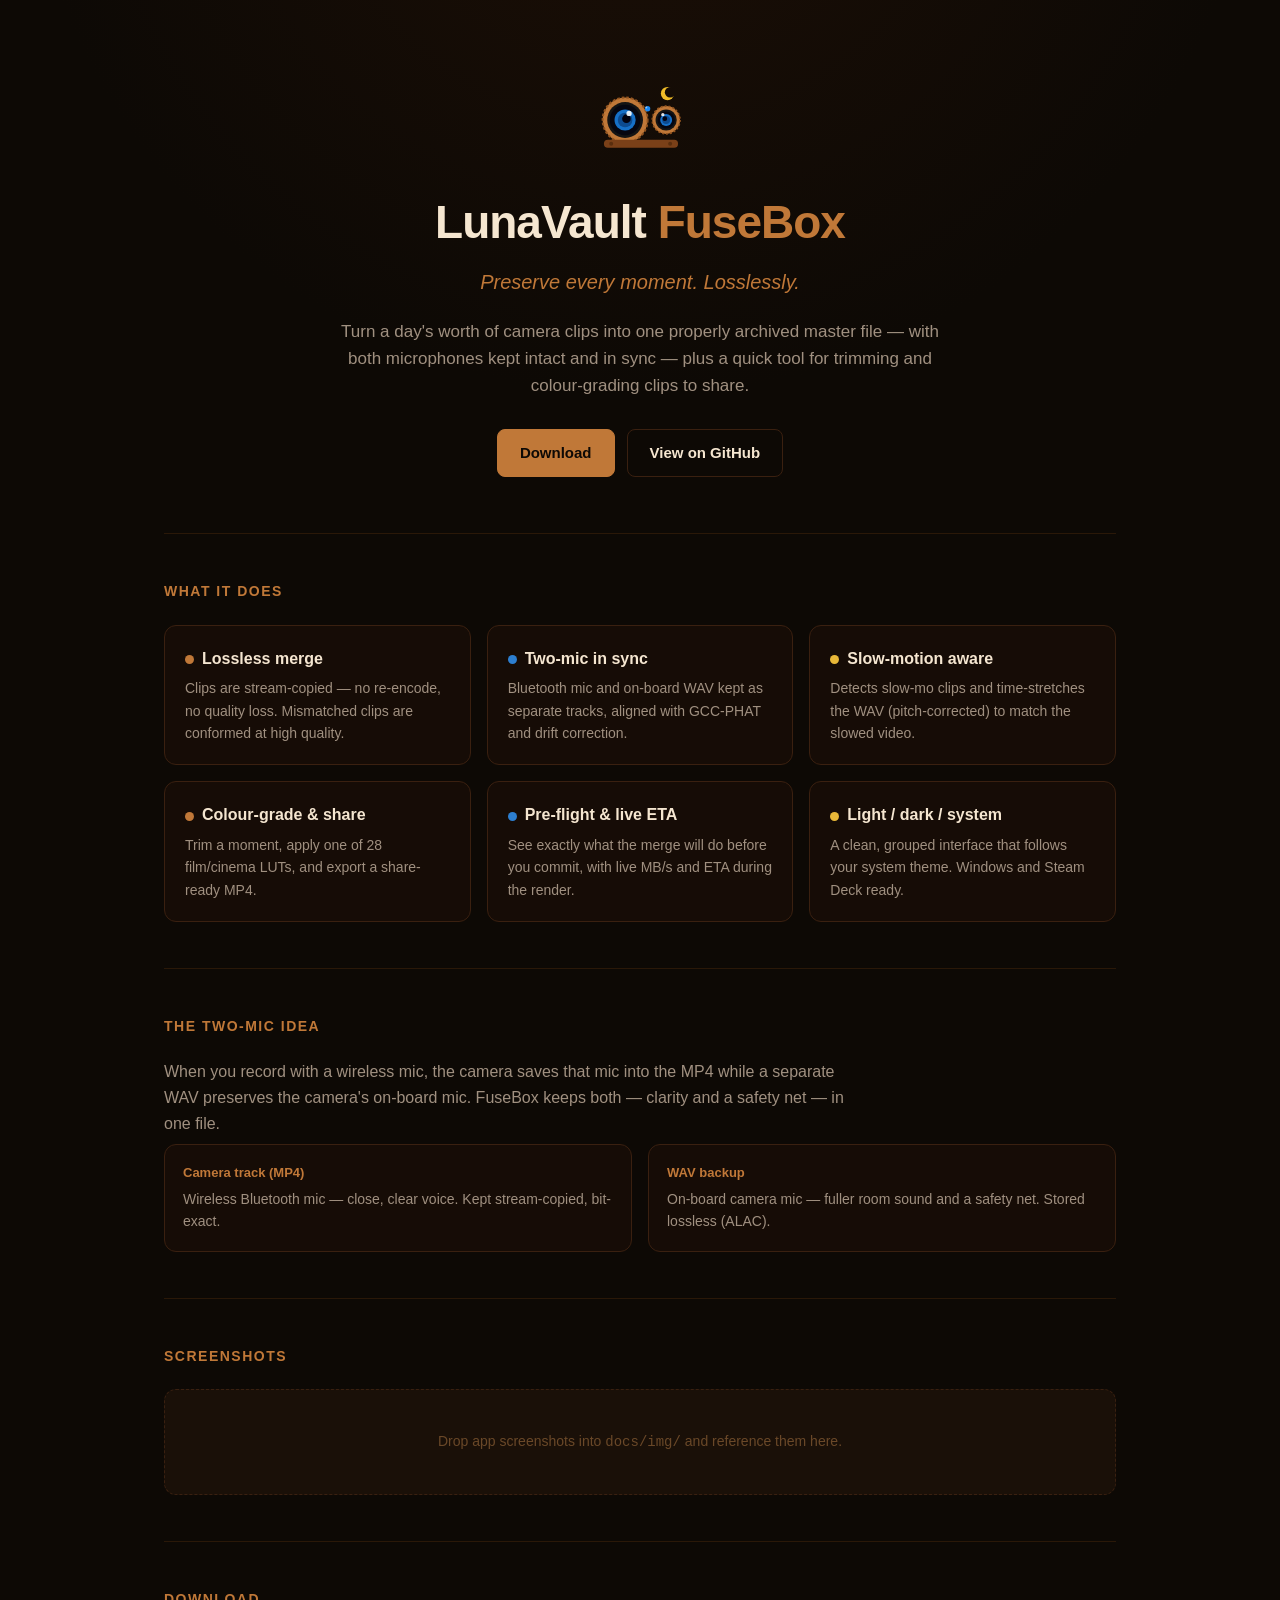
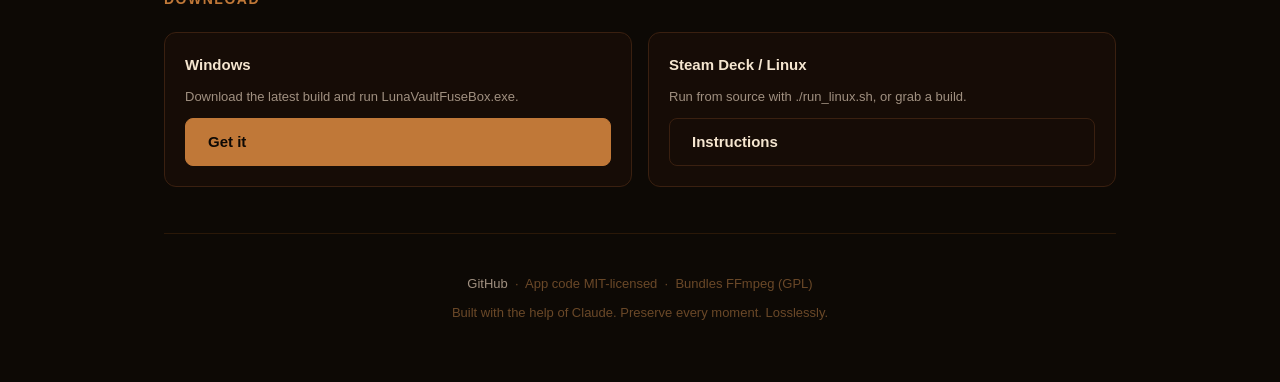
==== docs/index.html @ e0c55b44 "Add README and GitHub Pages landing page Repo front-page README with features, platforms, build/run," ====
<!DOCTYPE html>
<html lang="en">
<head>
<meta charset="UTF-8">
<meta name="viewport" content="width=device-width, initial-scale=1.0">
<title>LunaVault FuseBox — Preserve every moment. Losslessly.</title>
<meta name="description" content="Merge a day's camera clips into one lossless master with both microphones kept in sync. Plus quick colour-graded clip sharing.">
<style>
  :root{
    --bg:#0D0905; --surface:#160C06; --surface2:#1A1008; --border:#3A2010;
    --accent:#C07838; --accent-hi:#E09040; --gold:#E8B838; --blue:#2D7FD0;
    --text:#F5E6D0; --muted:#A09080; --dim:#6A4828;
  }
  *{box-sizing:border-box;margin:0;padding:0}
  body{background:var(--bg);color:var(--text);
    font-family:-apple-system,'Segoe UI',Roboto,Arial,sans-serif;line-height:1.6;
    background-image:radial-gradient(ellipse 80% 50% at 50% -10%, #1C0F06 0%, #0D0905 60%);}
  a{color:var(--accent);text-decoration:none}
  a:hover{color:var(--accent-hi)}
  .wrap{max-width:1000px;margin:0 auto;padding:0 24px}
  .btn{display:inline-flex;align-items:center;gap:8px;background:var(--accent);
    color:#0D0905;font-weight:600;padding:11px 22px;border-radius:8px;font-size:15px;
    border:1px solid var(--accent)}
  .btn:hover{background:var(--accent-hi);color:#0D0905}
  .btn.ghost{background:transparent;color:var(--text);border:1px solid var(--border)}
  .btn.ghost:hover{border-color:var(--accent);color:var(--accent)}

  header{text-align:center;padding:72px 0 56px}
  .owl{width:96px;height:96px;margin:0 auto 18px;display:block}
  h1{font-size:46px;font-weight:700;letter-spacing:-1px}
  h1 .fuse{color:var(--accent)}
  .tag{font-size:20px;font-style:italic;color:var(--accent);margin-top:6px}
  .blurb{max-width:620px;margin:20px auto 30px;color:var(--muted);font-size:17px}
  .cta{display:flex;gap:12px;justify-content:center;flex-wrap:wrap}

  section{padding:46px 0;border-top:1px solid #2A1808}
  h2{font-size:14px;letter-spacing:1.5px;color:var(--accent);text-transform:uppercase;
    margin-bottom:22px;font-weight:700}
  .grid{display:grid;grid-template-columns:repeat(auto-fit,minmax(260px,1fr));gap:16px}
  .card{background:var(--surface);border:1px solid var(--border);border-radius:12px;padding:20px}
  .card h3{font-size:16px;margin-bottom:6px}
  .card p{color:var(--muted);font-size:14px}
  .dot{display:inline-block;width:9px;height:9px;border-radius:50%;margin-right:8px;
    vertical-align:middle}

  .twomic{display:grid;grid-template-columns:1fr 1fr;gap:16px;margin-top:8px}
  .mic{background:var(--surface);border:1px solid var(--border);border-radius:12px;padding:18px}
  .mic .k{font-size:13px;color:var(--accent);font-weight:600}
  .mic p{color:var(--muted);font-size:14px;margin-top:4px}

  .shot{background:var(--surface2);border:1px dashed var(--border);border-radius:12px;
    padding:40px;text-align:center;color:var(--dim);font-size:14px}

  .dl{display:grid;grid-template-columns:repeat(auto-fit,minmax(220px,1fr));gap:16px}
  .dl .card{display:flex;flex-direction:column;gap:10px}
  .dl .plat{font-size:15px;font-weight:600}
  .dl .note{color:var(--muted);font-size:13px}

  footer{padding:40px 0 60px;text-align:center;color:var(--dim);font-size:13px;
    border-top:1px solid #2A1808}
  footer a{color:var(--muted)}
  @media(max-width:640px){h1{font-size:34px}.twomic{grid-template-columns:1fr}}
</style>
</head>
<body>
<div class="wrap">

  <header>
    <svg class="owl" viewBox="0 0 145 100" xmlns="http://www.w3.org/2000/svg" aria-label="LunaVault FuseBox">
      <defs><mask id="m"><rect width="145" height="100" fill="#fff"/><circle cx="118" cy="8" r="8" fill="#000"/></mask></defs>
      <circle cx="114" cy="10" r="10" fill="#F0BC28" mask="url(#m)"/>
      <circle cx="50" cy="50" r="34" fill="#C07838"/><circle cx="50" cy="50" r="34" fill="none" stroke="#925420" stroke-width="3" stroke-dasharray="4 3"/>
      <circle cx="50" cy="50" r="27" fill="#141414"/><circle cx="50" cy="50" r="23" fill="#060610"/><circle cx="50" cy="50" r="16" fill="#1670C8"/><circle cx="50" cy="50" r="11" fill="#0C4A90"/>
      <circle cx="52" cy="48" r="6.5" fill="#020210"/><circle cx="56" cy="40" r="4" fill="#fff" fill-opacity=".88"/>
      <circle cx="112" cy="50" r="21" fill="#C07838"/><circle cx="112" cy="50" r="21" fill="none" stroke="#925420" stroke-width="2.5" stroke-dasharray="3 3"/>
      <circle cx="112" cy="50" r="16" fill="#141414"/><circle cx="112" cy="50" r="13" fill="#060610"/><circle cx="112" cy="50" r="9" fill="#1670C8"/><circle cx="112" cy="50" r="6" fill="#0C4A90"/>
      <circle cx="110" cy="48" r="3.5" fill="#020210"/><circle cx="107" cy="42" r="2.5" fill="#fff" fill-opacity=".88"/>
      <circle cx="84" cy="33" r="4" fill="#1888F4"/><circle cx="82" cy="31" r="1.5" fill="#fff" fill-opacity=".55"/>
      <rect x="18" y="80" width="112" height="12" rx="6" fill="#7A4018"/><circle cx="29" cy="86" r="3" fill="#5A2E0E"/><circle cx="118" cy="86" r="3" fill="#5A2E0E"/>
    </svg>
    <h1>LunaVault <span class="fuse">FuseBox</span></h1>
    <div class="tag">Preserve every moment. Losslessly.</div>
    <p class="blurb">Turn a day's worth of camera clips into one properly archived
      master file — with both microphones kept intact and in sync — plus a quick
      tool for trimming and colour-grading clips to share.</p>
    <div class="cta">
      <a class="btn" href="https://github.com/LunaLab26/lunalab/releases">Download</a>
      <a class="btn ghost" href="https://github.com/LunaLab26/lunalab">View on GitHub</a>
    </div>
  </header>

  <section>
    <h2>What it does</h2>
    <div class="grid">
      <div class="card"><h3><span class="dot" style="background:var(--accent)"></span>Lossless merge</h3><p>Clips are stream-copied — no re-encode, no quality loss. Mismatched clips are conformed at high quality.</p></div>
      <div class="card"><h3><span class="dot" style="background:var(--blue)"></span>Two-mic in sync</h3><p>Bluetooth mic and on-board WAV kept as separate tracks, aligned with GCC-PHAT and drift correction.</p></div>
      <div class="card"><h3><span class="dot" style="background:var(--gold)"></span>Slow-motion aware</h3><p>Detects slow-mo clips and time-stretches the WAV (pitch-corrected) to match the slowed video.</p></div>
      <div class="card"><h3><span class="dot" style="background:var(--accent)"></span>Colour-grade &amp; share</h3><p>Trim a moment, apply one of 28 film/cinema LUTs, and export a share-ready MP4.</p></div>
      <div class="card"><h3><span class="dot" style="background:var(--blue)"></span>Pre-flight &amp; live ETA</h3><p>See exactly what the merge will do before you commit, with live MB/s and ETA during the render.</p></div>
      <div class="card"><h3><span class="dot" style="background:var(--gold)"></span>Light / dark / system</h3><p>A clean, grouped interface that follows your system theme. Windows and Steam Deck ready.</p></div>
    </div>
  </section>

  <section>
    <h2>The two-mic idea</h2>
    <p style="color:var(--muted);max-width:680px">When you record with a wireless mic, the camera saves that mic into the MP4 while a separate WAV preserves the camera's on-board mic. FuseBox keeps both — clarity and a safety net — in one file.</p>
    <div class="twomic">
      <div class="mic"><div class="k">Camera track (MP4)</div><p>Wireless Bluetooth mic — close, clear voice. Kept stream-copied, bit-exact.</p></div>
      <div class="mic"><div class="k">WAV backup</div><p>On-board camera mic — fuller room sound and a safety net. Stored lossless (ALAC).</p></div>
    </div>
  </section>

  <section>
    <h2>Screenshots</h2>
    <div class="shot">Drop app screenshots into <code>docs/img/</code> and reference them here.</div>
  </section>

  <section>
    <h2>Download</h2>
    <div class="dl">
      <div class="card"><span class="plat">Windows</span><span class="note">Download the latest build and run LunaVaultFuseBox.exe.</span><a class="btn" href="https://github.com/LunaLab26/lunalab/releases">Get it</a></div>
      <div class="card"><span class="plat">Steam Deck / Linux</span><span class="note">Run from source with ./run_linux.sh, or grab a build.</span><a class="btn ghost" href="https://github.com/LunaLab26/lunalab#run-from-source">Instructions</a></div>
    </div>
  </section>

  <footer>
    <p><a href="https://github.com/LunaLab26/lunalab">GitHub</a> &nbsp;·&nbsp; App code MIT-licensed &nbsp;·&nbsp; Bundles FFmpeg (GPL)</p>
    <p style="margin-top:8px">Built with the help of Claude. Preserve every moment. Losslessly.</p>
  </footer>

</div>
</body>
</html>
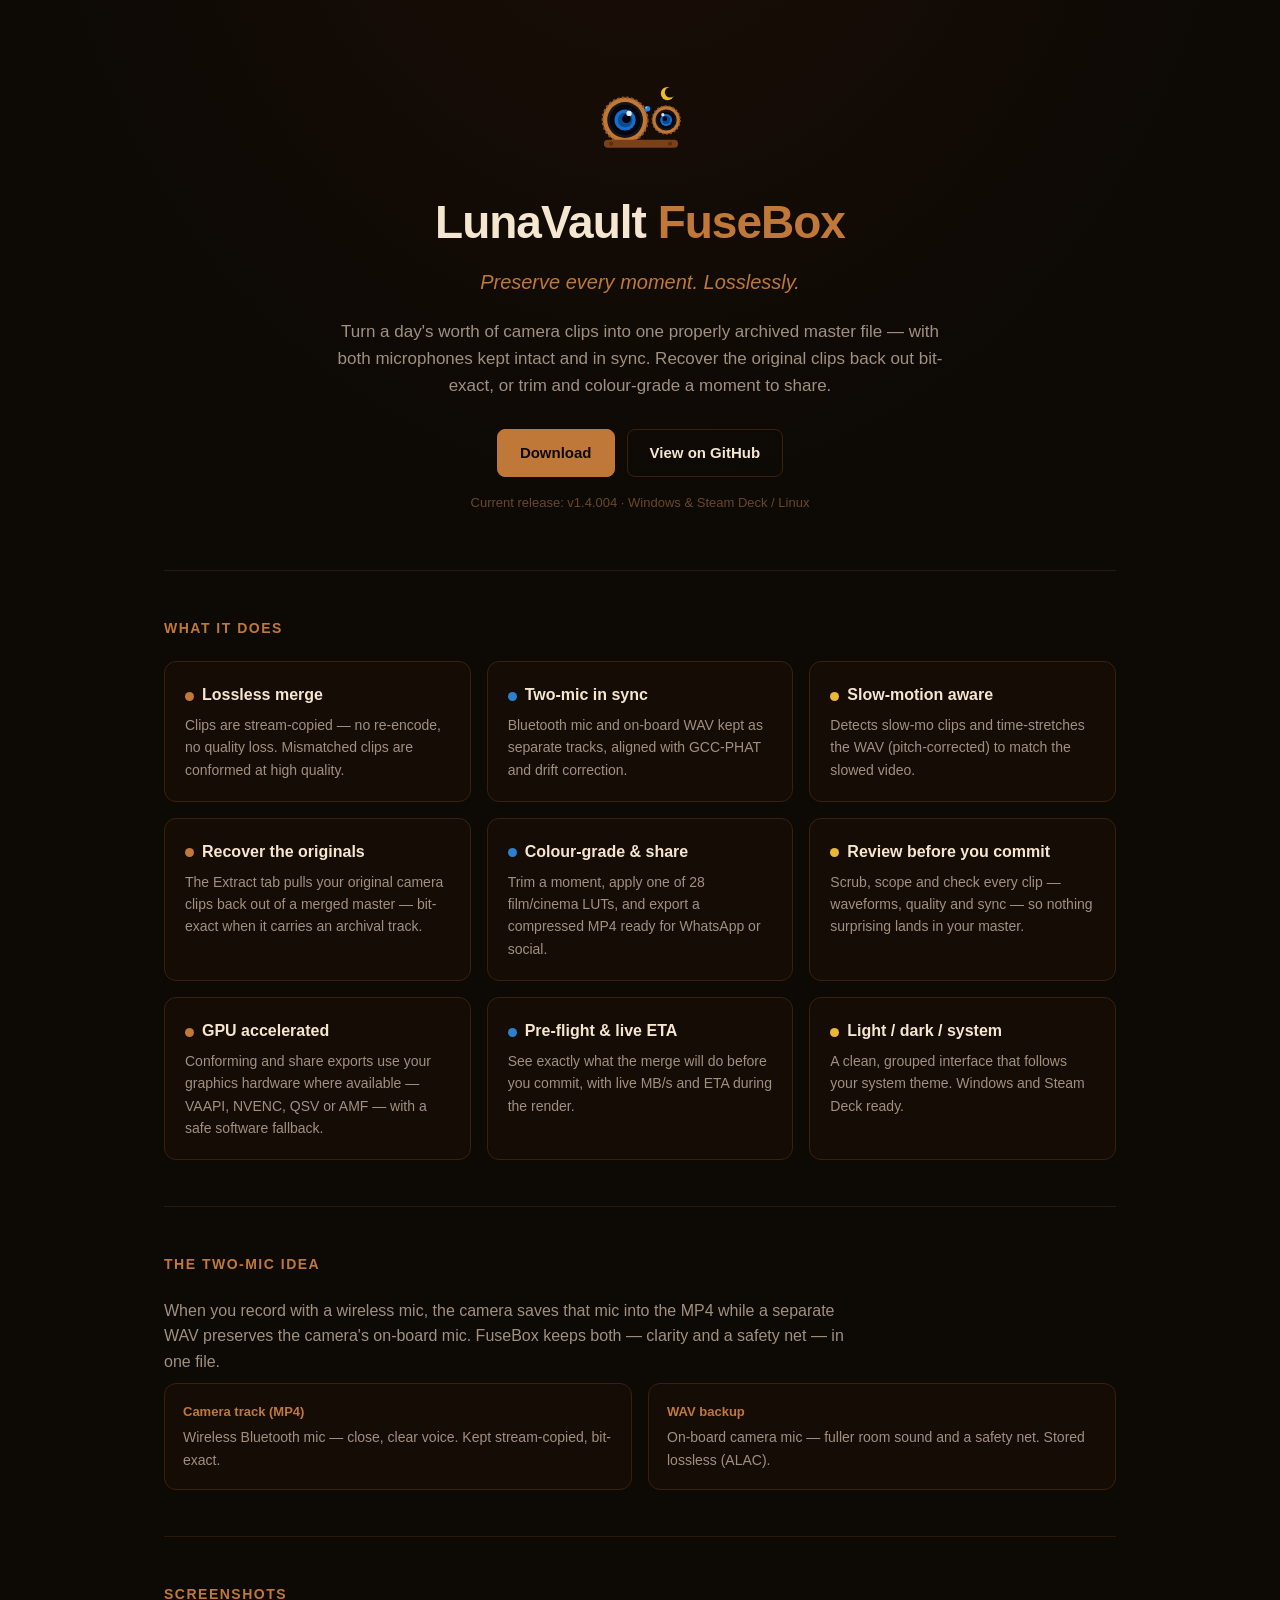
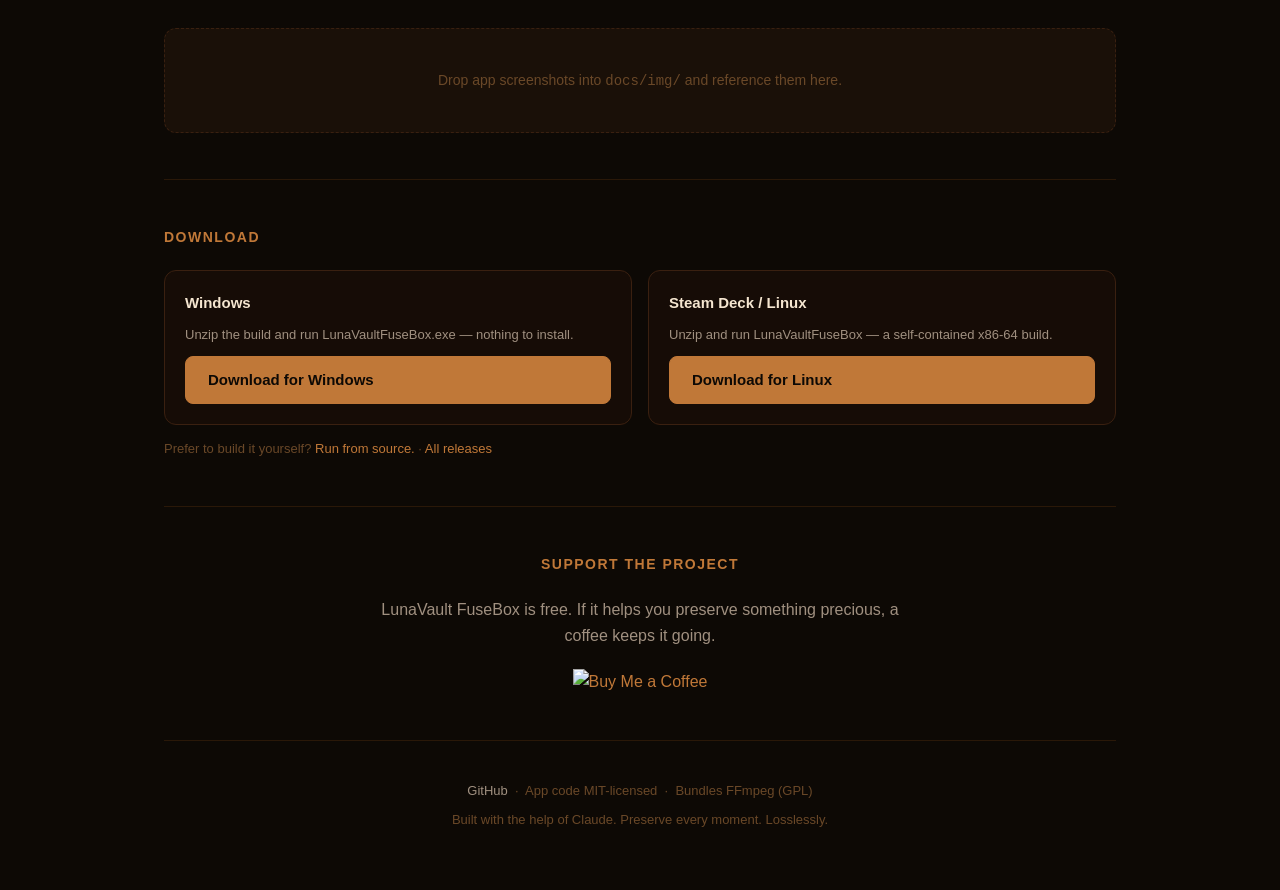
==== commit f3e40eea: "docs: update landing page for v1.4.004 Refresh the GitHub Pages site to reflect the v1.4 feature set" ====
--- a/docs/index.html
+++ b/docs/index.html
@@ -81,12 +81,13 @@
     <h1>LunaVault <span class="fuse">FuseBox</span></h1>
     <div class="tag">Preserve every moment. Losslessly.</div>
     <p class="blurb">Turn a day's worth of camera clips into one properly archived
-      master file — with both microphones kept intact and in sync — plus a quick
-      tool for trimming and colour-grading clips to share.</p>
+      master file — with both microphones kept intact and in sync. Recover the
+      original clips back out bit-exact, or trim and colour-grade a moment to share.</p>
     <div class="cta">
-      <a class="btn" href="https://github.com/LunaLab26/lunalab/releases">Download</a>
-      <a class="btn ghost" href="https://github.com/LunaLab26/lunalab">View on GitHub</a>
+      <a class="btn" href="https://github.com/LunaLab26/LunaVault-FuseBox/releases/latest">Download</a>
+      <a class="btn ghost" href="https://github.com/LunaLab26/LunaVault-FuseBox">View on GitHub</a>
     </div>
+    <div style="margin-top:16px;font-size:13px;color:var(--dim)">Current release: v1.4.004 · Windows &amp; Steam Deck / Linux</div>
   </header>
 
   <section>
@@ -95,7 +96,10 @@
       <div class="card"><h3><span class="dot" style="background:var(--accent)"></span>Lossless merge</h3><p>Clips are stream-copied — no re-encode, no quality loss. Mismatched clips are conformed at high quality.</p></div>
       <div class="card"><h3><span class="dot" style="background:var(--blue)"></span>Two-mic in sync</h3><p>Bluetooth mic and on-board WAV kept as separate tracks, aligned with GCC-PHAT and drift correction.</p></div>
       <div class="card"><h3><span class="dot" style="background:var(--gold)"></span>Slow-motion aware</h3><p>Detects slow-mo clips and time-stretches the WAV (pitch-corrected) to match the slowed video.</p></div>
-      <div class="card"><h3><span class="dot" style="background:var(--accent)"></span>Colour-grade &amp; share</h3><p>Trim a moment, apply one of 28 film/cinema LUTs, and export a share-ready MP4.</p></div>
+      <div class="card"><h3><span class="dot" style="background:var(--accent)"></span>Recover the originals</h3><p>The Extract tab pulls your original camera clips back out of a merged master — bit-exact when it carries an archival track.</p></div>
+      <div class="card"><h3><span class="dot" style="background:var(--blue)"></span>Colour-grade &amp; share</h3><p>Trim a moment, apply one of 28 film/cinema LUTs, and export a compressed MP4 ready for WhatsApp or social.</p></div>
+      <div class="card"><h3><span class="dot" style="background:var(--gold)"></span>Review before you commit</h3><p>Scrub, scope and check every clip — waveforms, quality and sync — so nothing surprising lands in your master.</p></div>
+      <div class="card"><h3><span class="dot" style="background:var(--accent)"></span>GPU accelerated</h3><p>Conforming and share exports use your graphics hardware where available — VAAPI, NVENC, QSV or AMF — with a safe software fallback.</p></div>
       <div class="card"><h3><span class="dot" style="background:var(--blue)"></span>Pre-flight &amp; live ETA</h3><p>See exactly what the merge will do before you commit, with live MB/s and ETA during the render.</p></div>
       <div class="card"><h3><span class="dot" style="background:var(--gold)"></span>Light / dark / system</h3><p>A clean, grouped interface that follows your system theme. Windows and Steam Deck ready.</p></div>
     </div>
@@ -118,13 +122,22 @@
   <section>
     <h2>Download</h2>
     <div class="dl">
-      <div class="card"><span class="plat">Windows</span><span class="note">Download the latest build and run LunaVaultFuseBox.exe.</span><a class="btn" href="https://github.com/LunaLab26/lunalab/releases">Get it</a></div>
-      <div class="card"><span class="plat">Steam Deck / Linux</span><span class="note">Run from source with ./run_linux.sh, or grab a build.</span><a class="btn ghost" href="https://github.com/LunaLab26/lunalab#run-from-source">Instructions</a></div>
+      <div class="card"><span class="plat">Windows</span><span class="note">Unzip the build and run LunaVaultFuseBox.exe — nothing to install.</span><a class="btn" href="https://github.com/LunaLab26/LunaVault-FuseBox/releases/download/v1.4.004/LunaVaultFuseBox-v1.4.004-win-x64-build047.zip">Download for Windows</a></div>
+      <div class="card"><span class="plat">Steam Deck / Linux</span><span class="note">Unzip and run LunaVaultFuseBox — a self-contained x86-64 build.</span><a class="btn" href="https://github.com/LunaLab26/LunaVault-FuseBox/releases/download/v1.4.004/LunaVaultFuseBox-v1.4.004-build47-linux-x86_64.zip">Download for Linux</a></div>
     </div>
+    <p style="color:var(--dim);font-size:13px;margin-top:14px">Prefer to build it yourself? <a href="https://github.com/LunaLab26/LunaVault-FuseBox#run-from-source">Run from source.</a> · <a href="https://github.com/LunaLab26/LunaVault-FuseBox/releases/latest">All releases</a></p>
+  </section>
+
+  <section style="text-align:center">
+    <h2>Support the project</h2>
+    <p style="color:var(--muted);max-width:560px;margin:0 auto 20px">LunaVault FuseBox is free. If it helps you preserve something precious, a coffee keeps it going.</p>
+    <a href="https://www.buymeacoffee.com/LunaVault" target="_blank" rel="noopener">
+      <img src="https://cdn.buymeacoffee.com/buttons/v2/default-yellow.png" alt="Buy Me a Coffee" style="height:60px;width:217px">
+    </a>
   </section>
 
   <footer>
-    <p><a href="https://github.com/LunaLab26/lunalab">GitHub</a> &nbsp;·&nbsp; App code MIT-licensed &nbsp;·&nbsp; Bundles FFmpeg (GPL)</p>
+    <p><a href="https://github.com/LunaLab26/LunaVault-FuseBox">GitHub</a> &nbsp;·&nbsp; App code MIT-licensed &nbsp;·&nbsp; Bundles FFmpeg (GPL)</p>
     <p style="margin-top:8px">Built with the help of Claude. Preserve every moment. Losslessly.</p>
   </footer>
 
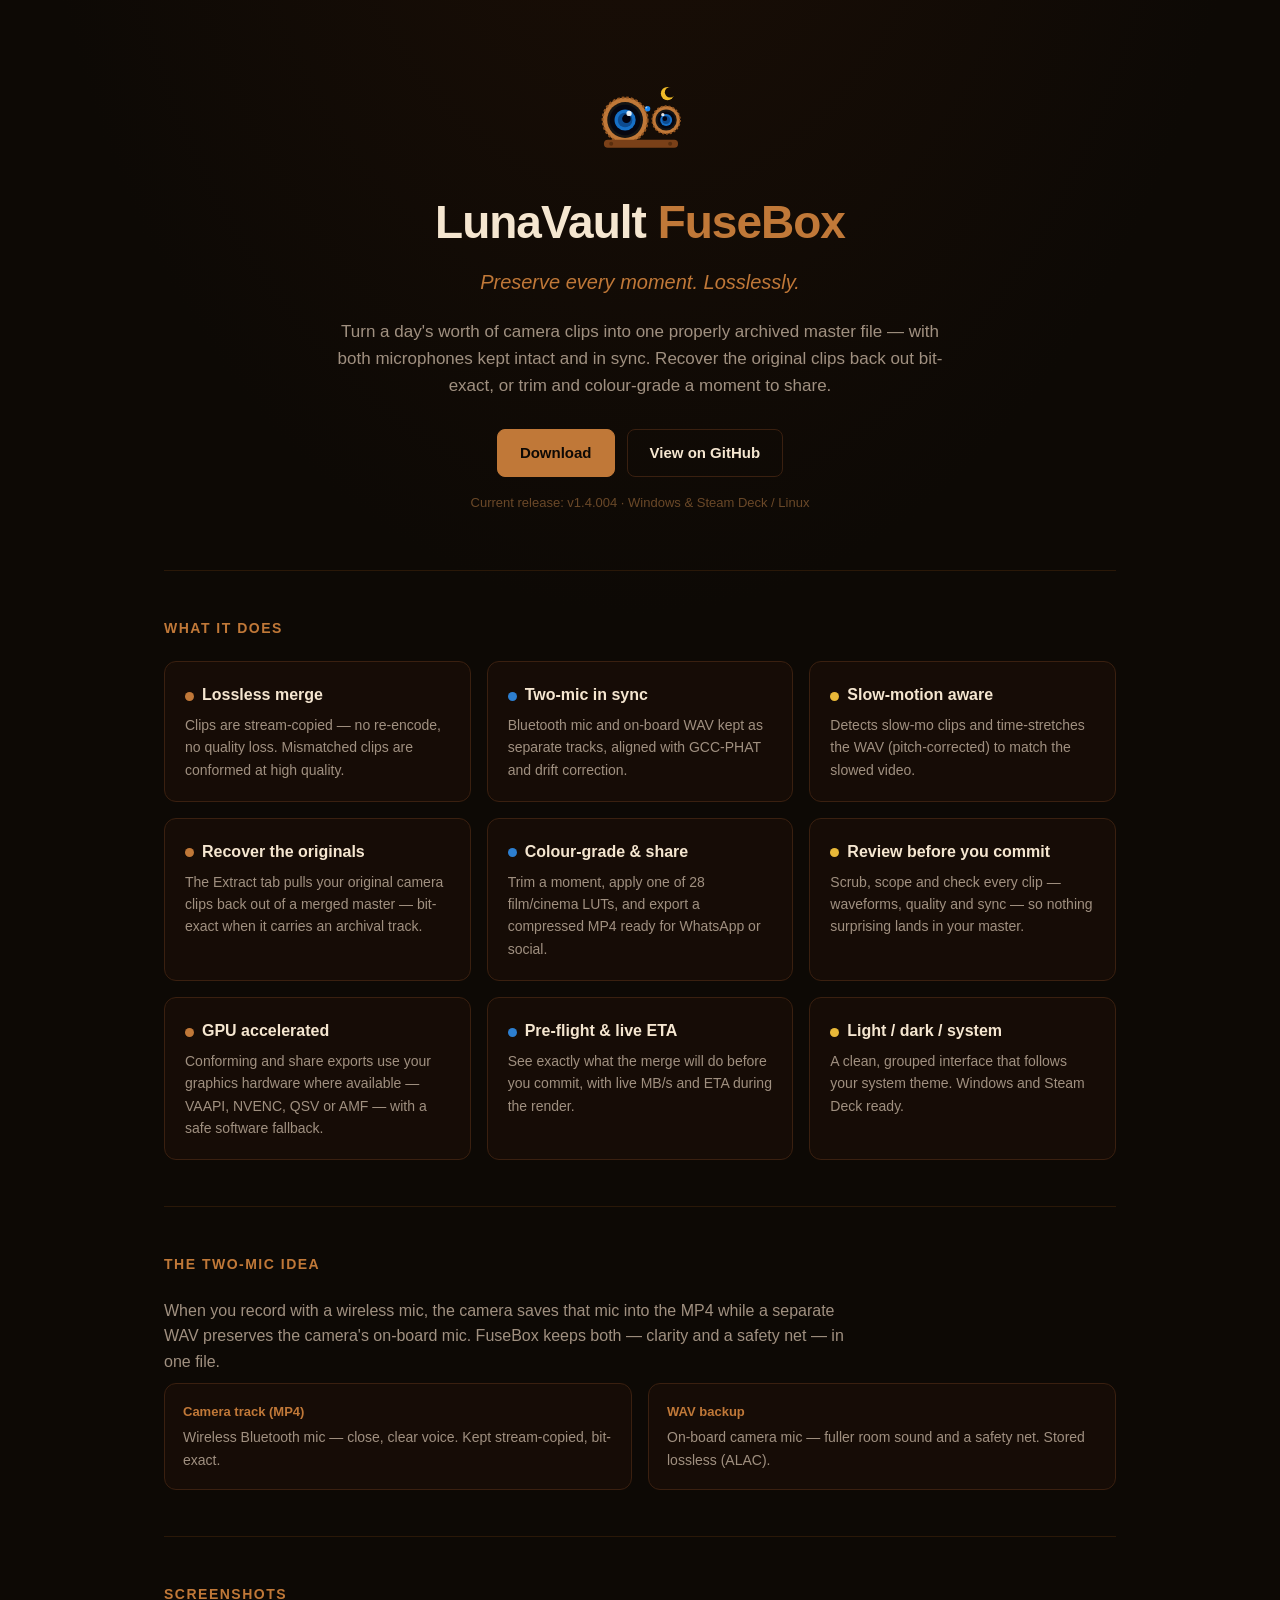
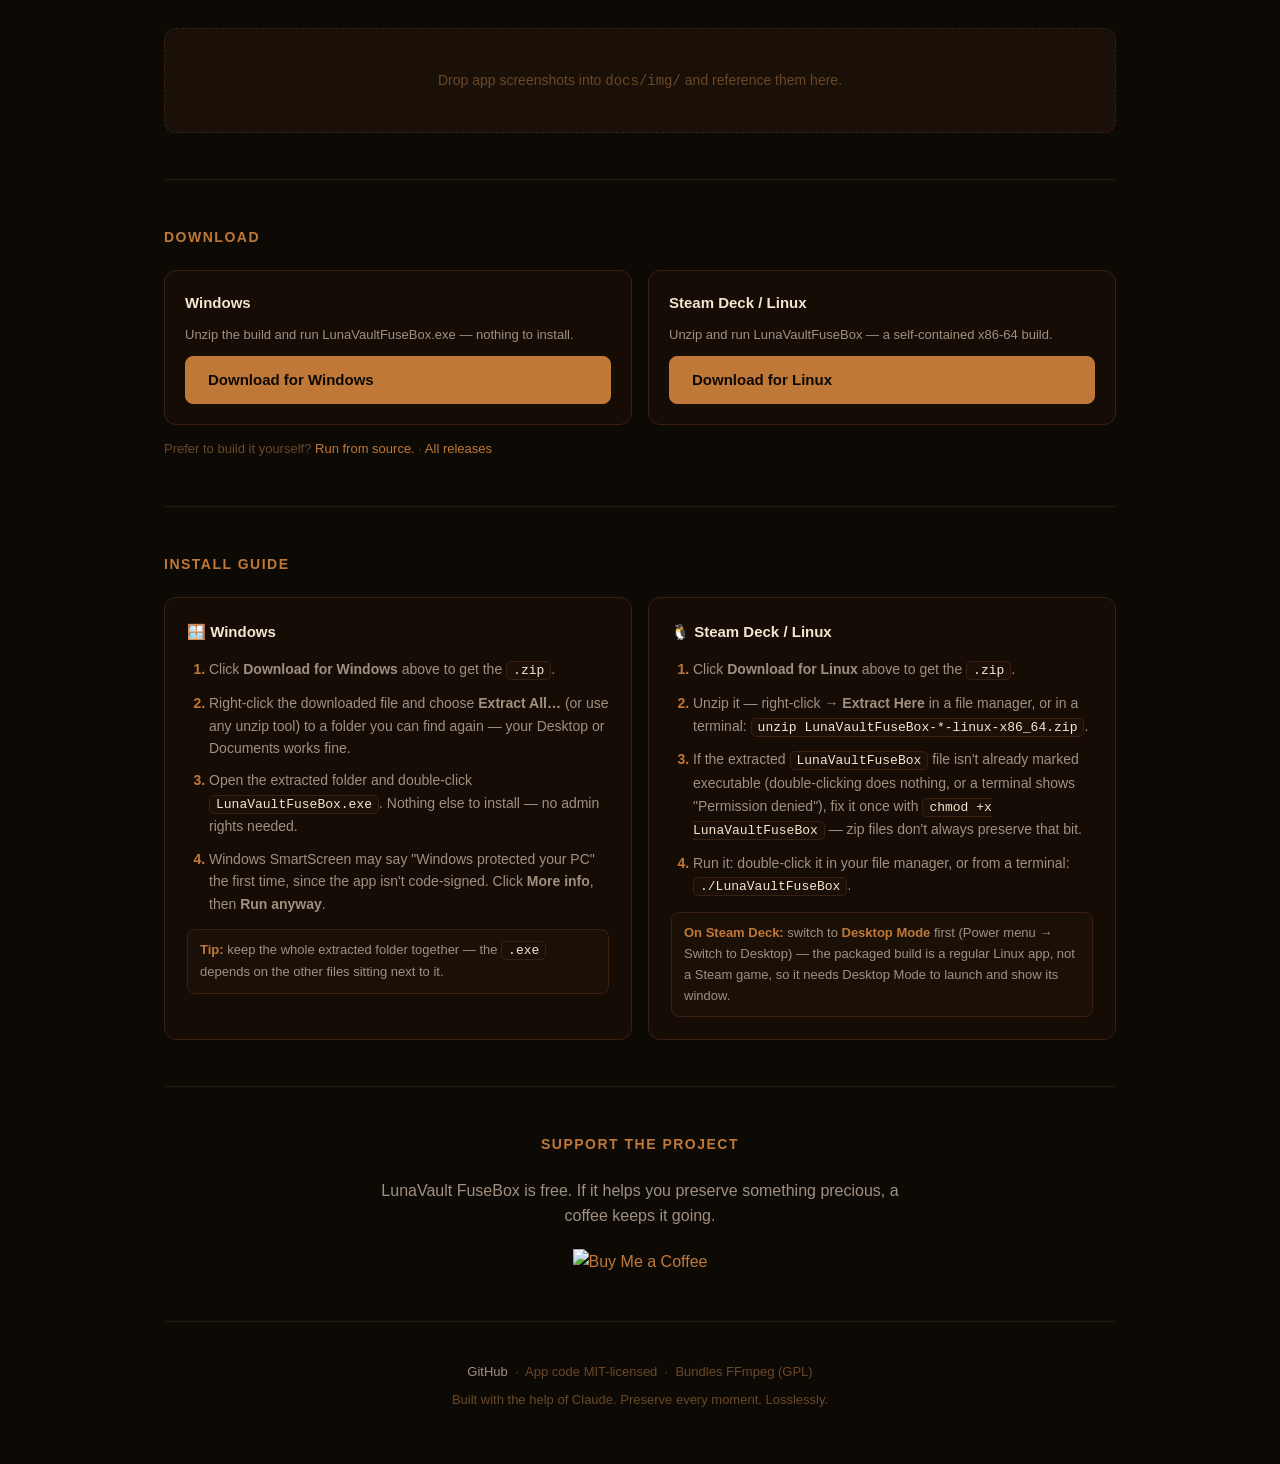
==== commit 779dcfbd: "Add a Windows/Linux install guide to the GitHub Pages download section Two step-by-step cards (match" ====
--- a/docs/index.html
+++ b/docs/index.html
@@ -55,6 +55,19 @@
   .dl .card{display:flex;flex-direction:column;gap:10px}
   .dl .plat{font-size:15px;font-weight:600}
   .dl .note{color:var(--muted);font-size:13px}
+
+  .install{display:grid;grid-template-columns:1fr 1fr;gap:16px;margin-top:8px}
+  .install .card{padding:22px}
+  .install .plat{font-size:15px;font-weight:600;display:flex;align-items:center;gap:8px}
+  .install ol{margin:14px 0 0;padding-left:22px;color:var(--muted);font-size:14px}
+  .install li{margin-bottom:10px}
+  .install li::marker{color:var(--accent);font-weight:600}
+  .install code{background:var(--surface2);border:1px solid var(--border);border-radius:5px;
+    padding:1px 6px;font-size:13px;color:var(--text);font-family:ui-monospace,SFMono-Regular,Menlo,Consolas,monospace}
+  .install .tip{margin-top:14px;padding:10px 12px;background:var(--surface2);border:1px solid var(--border);
+    border-radius:8px;font-size:13px;color:var(--muted)}
+  .install .tip b{color:var(--accent)}
+  @media(max-width:640px){.install{grid-template-columns:1fr}}
 
   footer{padding:40px 0 60px;text-align:center;color:var(--dim);font-size:13px;
     border-top:1px solid #2A1808}
@@ -128,6 +141,32 @@
     <p style="color:var(--dim);font-size:13px;margin-top:14px">Prefer to build it yourself? <a href="https://github.com/LunaLab26/LunaVault-FuseBox#run-from-source">Run from source.</a> · <a href="https://github.com/LunaLab26/LunaVault-FuseBox/releases/latest">All releases</a></p>
   </section>
 
+  <section>
+    <h2>Install guide</h2>
+    <div class="install">
+      <div class="card">
+        <span class="plat">🪟 Windows</span>
+        <ol>
+          <li>Click <b>Download for Windows</b> above to get the <code>.zip</code>.</li>
+          <li>Right-click the downloaded file and choose <b>Extract All…</b> (or use any unzip tool) to a folder you can find again — your Desktop or Documents works fine.</li>
+          <li>Open the extracted folder and double-click <code>LunaVaultFuseBox.exe</code>. Nothing else to install — no admin rights needed.</li>
+          <li>Windows SmartScreen may say "Windows protected your PC" the first time, since the app isn't code-signed. Click <b>More info</b>, then <b>Run anyway</b>.</li>
+        </ol>
+        <div class="tip"><b>Tip:</b> keep the whole extracted folder together — the <code>.exe</code> depends on the other files sitting next to it.</div>
+      </div>
+      <div class="card">
+        <span class="plat">🐧 Steam Deck / Linux</span>
+        <ol>
+          <li>Click <b>Download for Linux</b> above to get the <code>.zip</code>.</li>
+          <li>Unzip it — right-click → <b>Extract Here</b> in a file manager, or in a terminal: <code>unzip LunaVaultFuseBox-*-linux-x86_64.zip</code>.</li>
+          <li>If the extracted <code>LunaVaultFuseBox</code> file isn't already marked executable (double-clicking does nothing, or a terminal shows "Permission denied"), fix it once with <code>chmod +x LunaVaultFuseBox</code> — zip files don't always preserve that bit.</li>
+          <li>Run it: double-click it in your file manager, or from a terminal: <code>./LunaVaultFuseBox</code>.</li>
+        </ol>
+        <div class="tip"><b>On Steam Deck:</b> switch to <b>Desktop Mode</b> first (Power menu → Switch to Desktop) — the packaged build is a regular Linux app, not a Steam game, so it needs Desktop Mode to launch and show its window.</div>
+      </div>
+    </div>
+  </section>
+
   <section style="text-align:center">
     <h2>Support the project</h2>
     <p style="color:var(--muted);max-width:560px;margin:0 auto 20px">LunaVault FuseBox is free. If it helps you preserve something precious, a coffee keeps it going.</p>
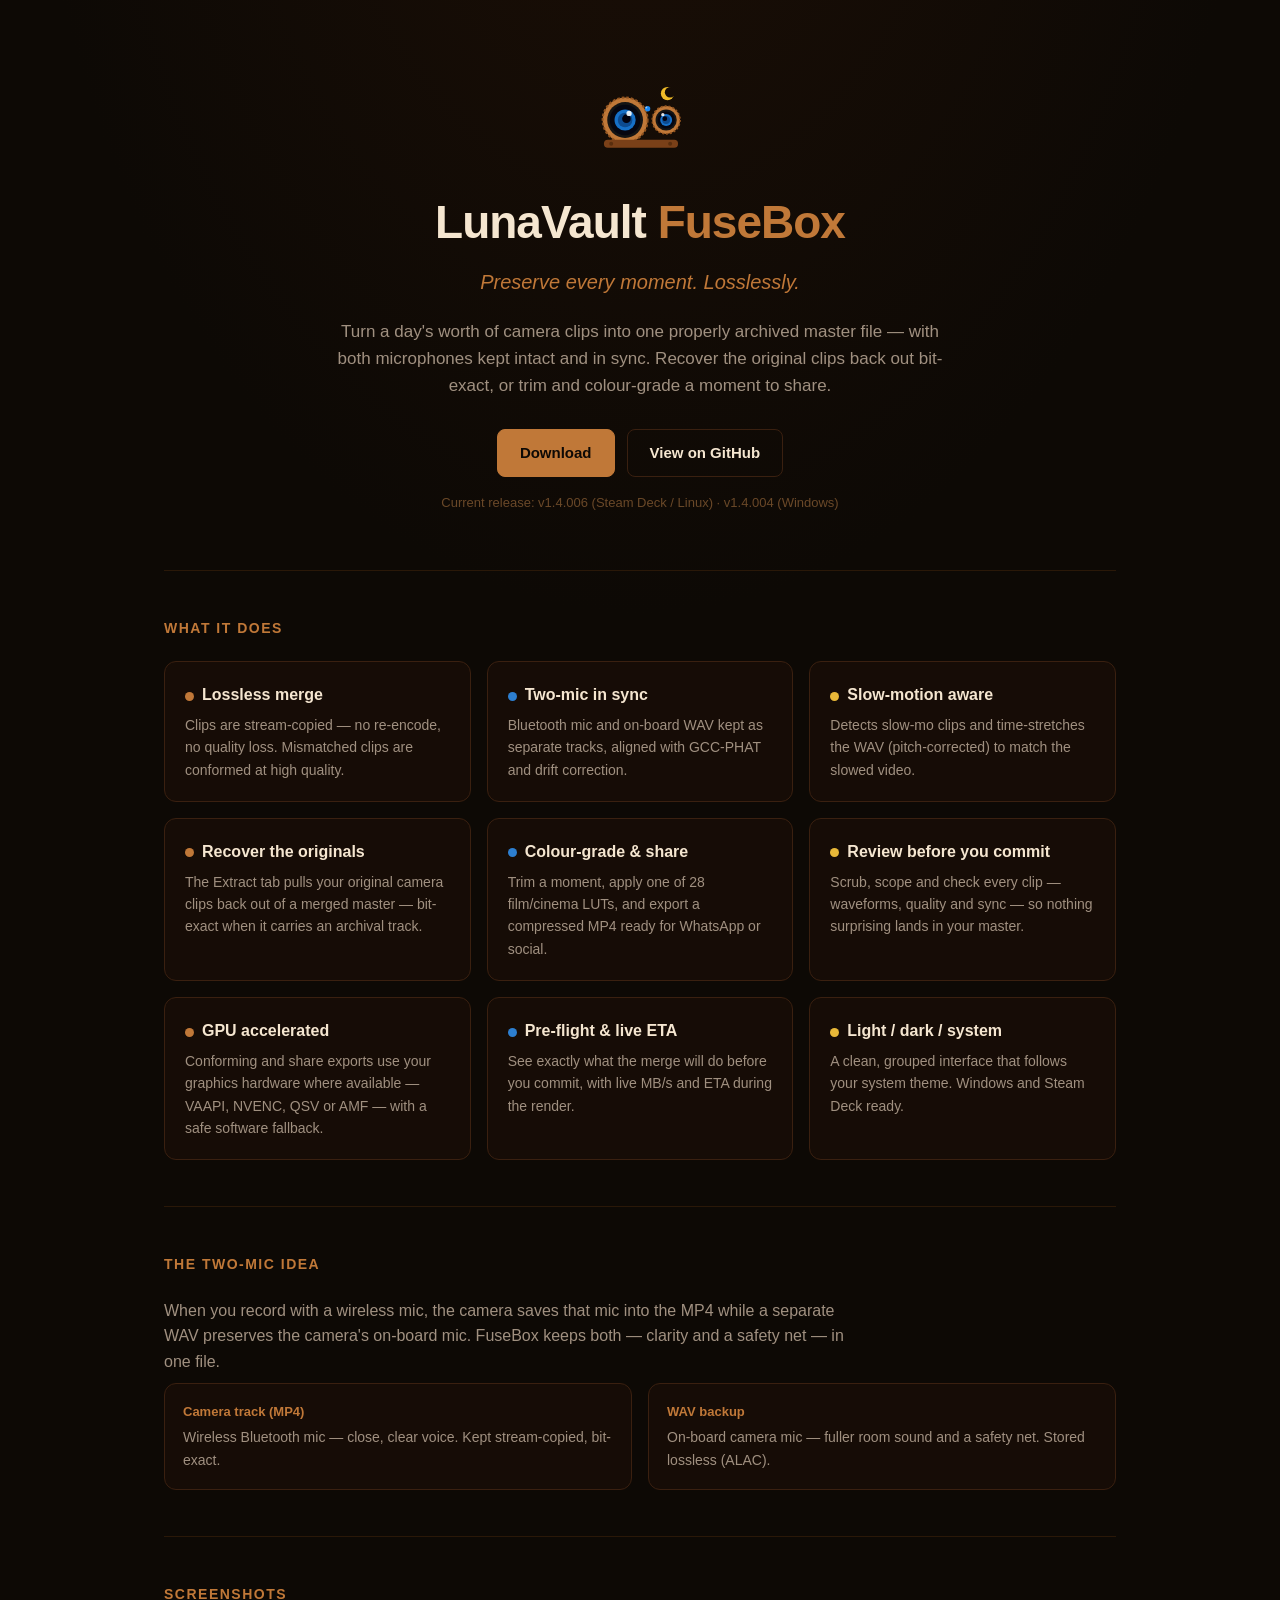
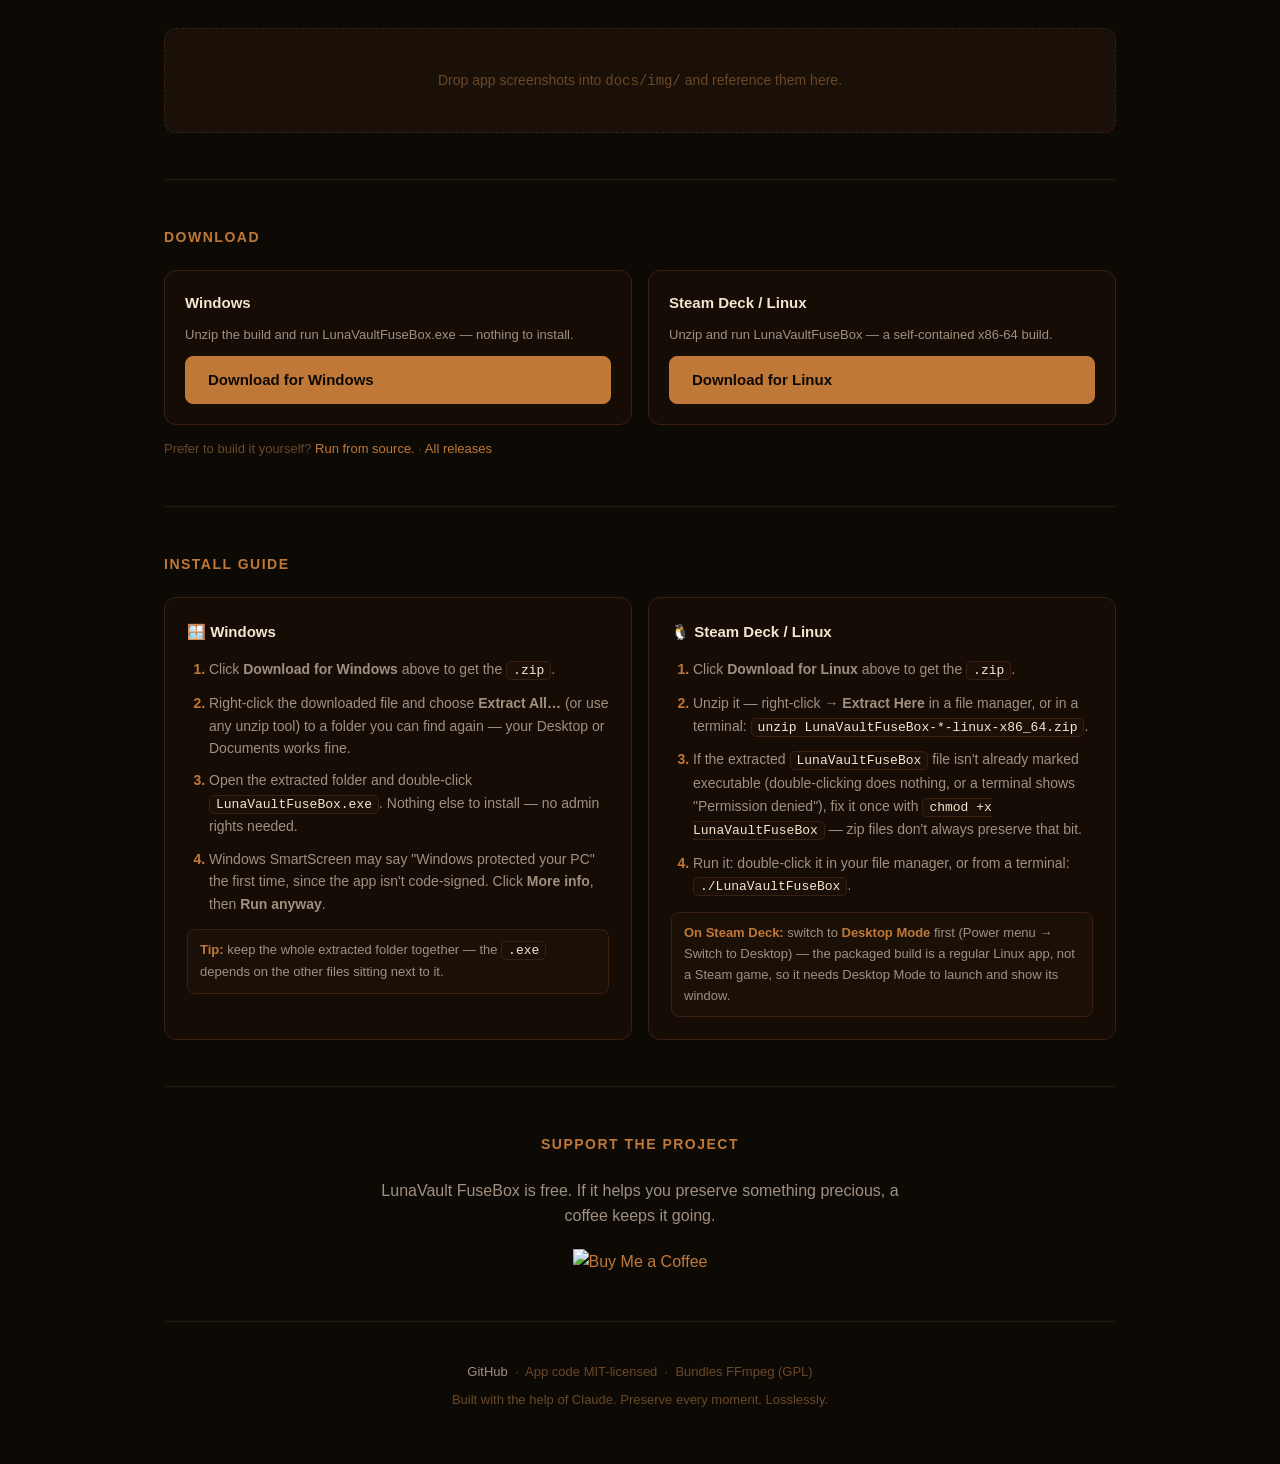
==== commit 3d53c223: "Update GitHub Pages site: install guide, v1.4.006 Linux download, accurate version banner - Adds the" ====
--- a/docs/index.html
+++ b/docs/index.html
@@ -100,7 +100,7 @@
       <a class="btn" href="https://github.com/LunaLab26/LunaVault-FuseBox/releases/latest">Download</a>
       <a class="btn ghost" href="https://github.com/LunaLab26/LunaVault-FuseBox">View on GitHub</a>
     </div>
-    <div style="margin-top:16px;font-size:13px;color:var(--dim)">Current release: v1.4.004 · Windows &amp; Steam Deck / Linux</div>
+    <div style="margin-top:16px;font-size:13px;color:var(--dim)">Current release: v1.4.006 (Steam Deck / Linux) · v1.4.004 (Windows)</div>
   </header>
 
   <section>
@@ -136,7 +136,7 @@
     <h2>Download</h2>
     <div class="dl">
       <div class="card"><span class="plat">Windows</span><span class="note">Unzip the build and run LunaVaultFuseBox.exe — nothing to install.</span><a class="btn" href="https://github.com/LunaLab26/LunaVault-FuseBox/releases/download/v1.4.004/LunaVaultFuseBox-v1.4.004-win-x64-build047.zip">Download for Windows</a></div>
-      <div class="card"><span class="plat">Steam Deck / Linux</span><span class="note">Unzip and run LunaVaultFuseBox — a self-contained x86-64 build.</span><a class="btn" href="https://github.com/LunaLab26/LunaVault-FuseBox/releases/download/v1.4.004/LunaVaultFuseBox-v1.4.004-build47-linux-x86_64.zip">Download for Linux</a></div>
+      <div class="card"><span class="plat">Steam Deck / Linux</span><span class="note">Unzip and run LunaVaultFuseBox — a self-contained x86-64 build.</span><a class="btn" href="https://github.com/LunaLab26/LunaVault-FuseBox/releases/download/v1.4.006/LunaVaultFuseBox-v1.4.006-linux-x86_64.zip">Download for Linux</a></div>
     </div>
     <p style="color:var(--dim);font-size:13px;margin-top:14px">Prefer to build it yourself? <a href="https://github.com/LunaLab26/LunaVault-FuseBox#run-from-source">Run from source.</a> · <a href="https://github.com/LunaLab26/LunaVault-FuseBox/releases/latest">All releases</a></p>
   </section>
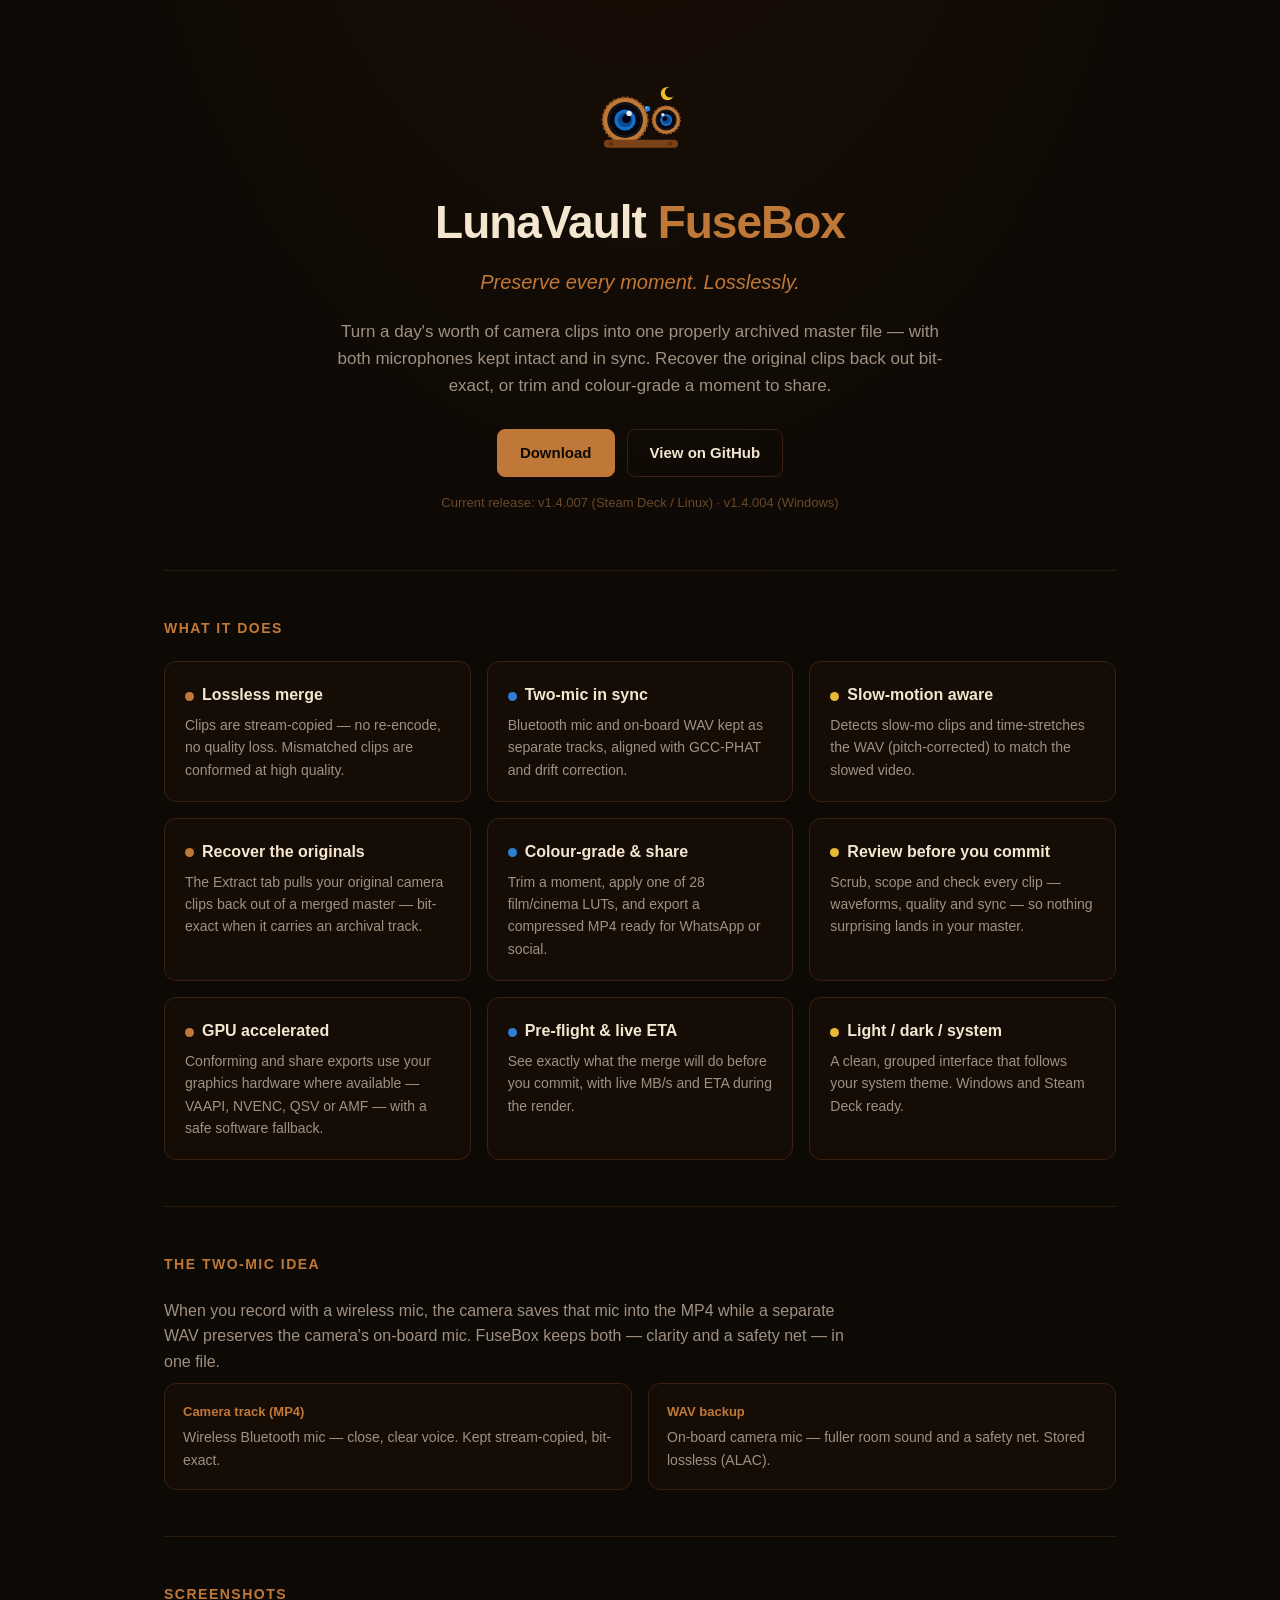
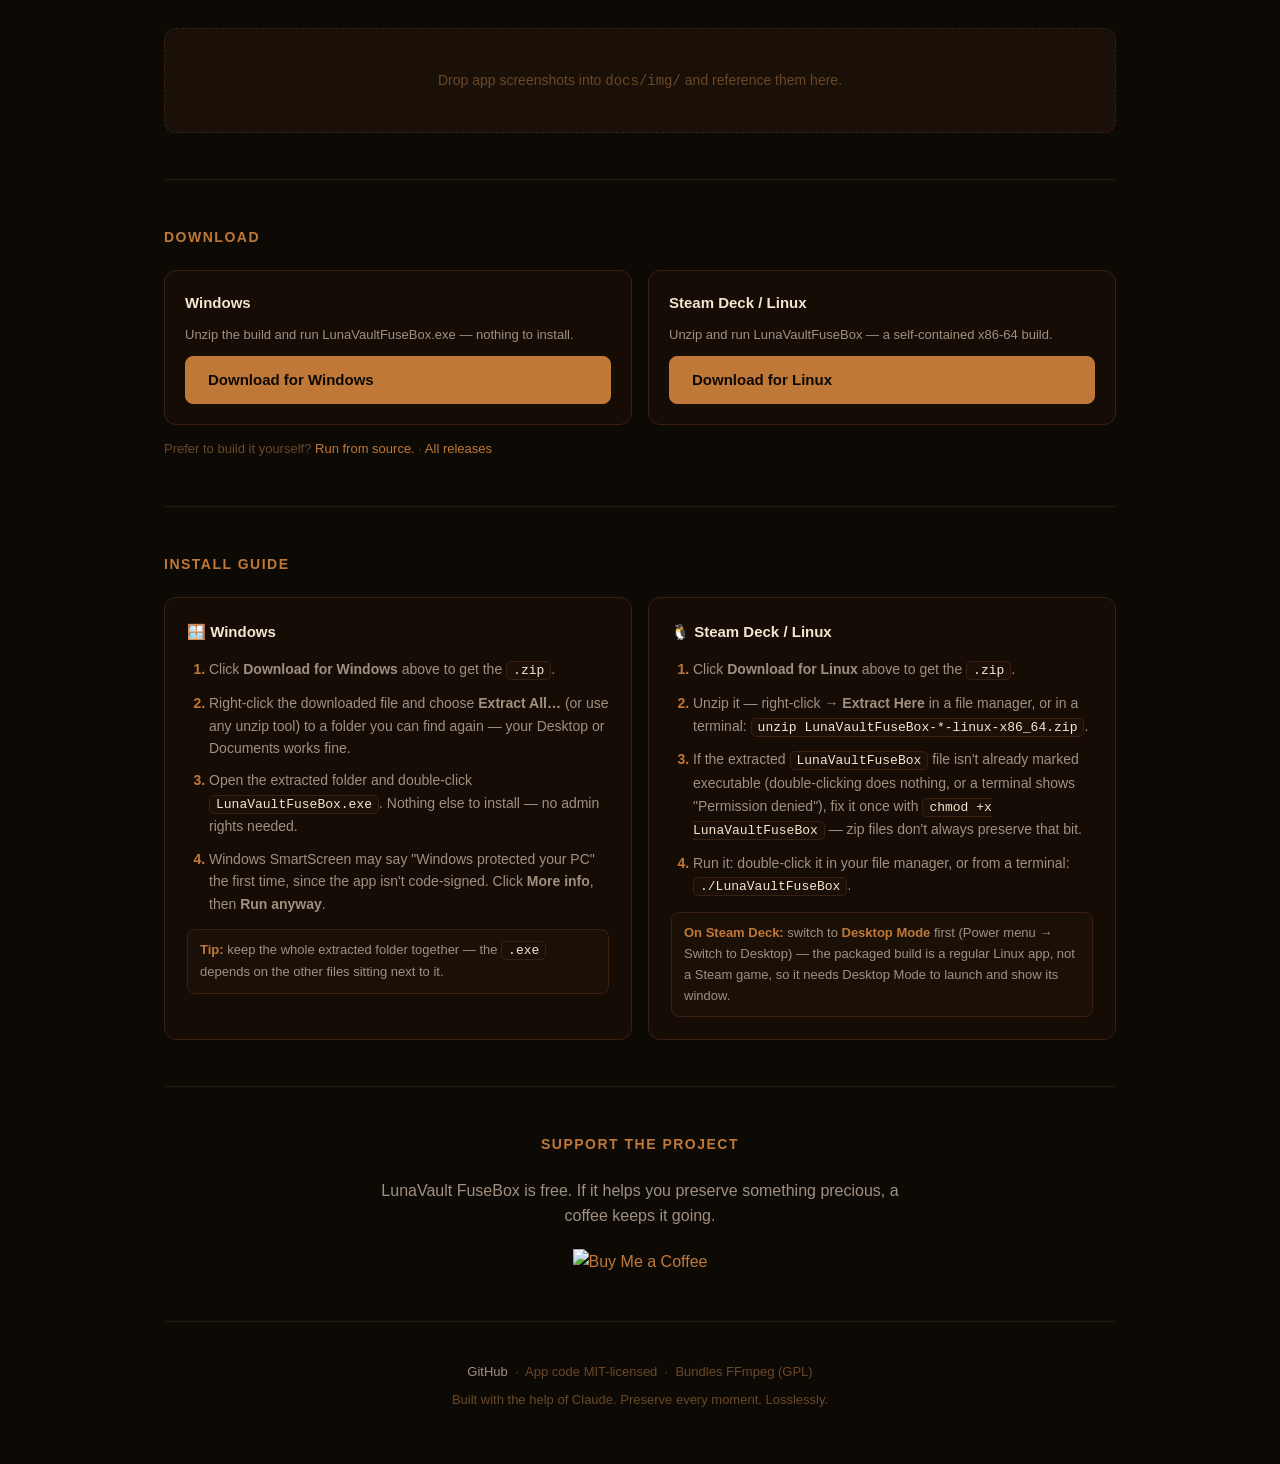
==== commit bc51cbd7: "v1.4.007: fix broken Linux release + crash-on-launch (Steam Deck testing) Bumps APP_VERSION, documen" ====
--- a/docs/index.html
+++ b/docs/index.html
@@ -100,7 +100,7 @@
       <a class="btn" href="https://github.com/LunaLab26/LunaVault-FuseBox/releases/latest">Download</a>
       <a class="btn ghost" href="https://github.com/LunaLab26/LunaVault-FuseBox">View on GitHub</a>
     </div>
-    <div style="margin-top:16px;font-size:13px;color:var(--dim)">Current release: v1.4.006 (Steam Deck / Linux) · v1.4.004 (Windows)</div>
+    <div style="margin-top:16px;font-size:13px;color:var(--dim)">Current release: v1.4.007 (Steam Deck / Linux) · v1.4.004 (Windows)</div>
   </header>
 
   <section>
@@ -136,7 +136,7 @@
     <h2>Download</h2>
     <div class="dl">
       <div class="card"><span class="plat">Windows</span><span class="note">Unzip the build and run LunaVaultFuseBox.exe — nothing to install.</span><a class="btn" href="https://github.com/LunaLab26/LunaVault-FuseBox/releases/download/v1.4.004/LunaVaultFuseBox-v1.4.004-win-x64-build047.zip">Download for Windows</a></div>
-      <div class="card"><span class="plat">Steam Deck / Linux</span><span class="note">Unzip and run LunaVaultFuseBox — a self-contained x86-64 build.</span><a class="btn" href="https://github.com/LunaLab26/LunaVault-FuseBox/releases/download/v1.4.006/LunaVaultFuseBox-v1.4.006-linux-x86_64.zip">Download for Linux</a></div>
+      <div class="card"><span class="plat">Steam Deck / Linux</span><span class="note">Unzip and run LunaVaultFuseBox — a self-contained x86-64 build.</span><a class="btn" href="https://github.com/LunaLab26/LunaVault-FuseBox/releases/download/v1.4.007/LunaVaultFuseBox-v1.4.007-linux-x86_64.zip">Download for Linux</a></div>
     </div>
     <p style="color:var(--dim);font-size:13px;margin-top:14px">Prefer to build it yourself? <a href="https://github.com/LunaLab26/LunaVault-FuseBox#run-from-source">Run from source.</a> · <a href="https://github.com/LunaLab26/LunaVault-FuseBox/releases/latest">All releases</a></p>
   </section>
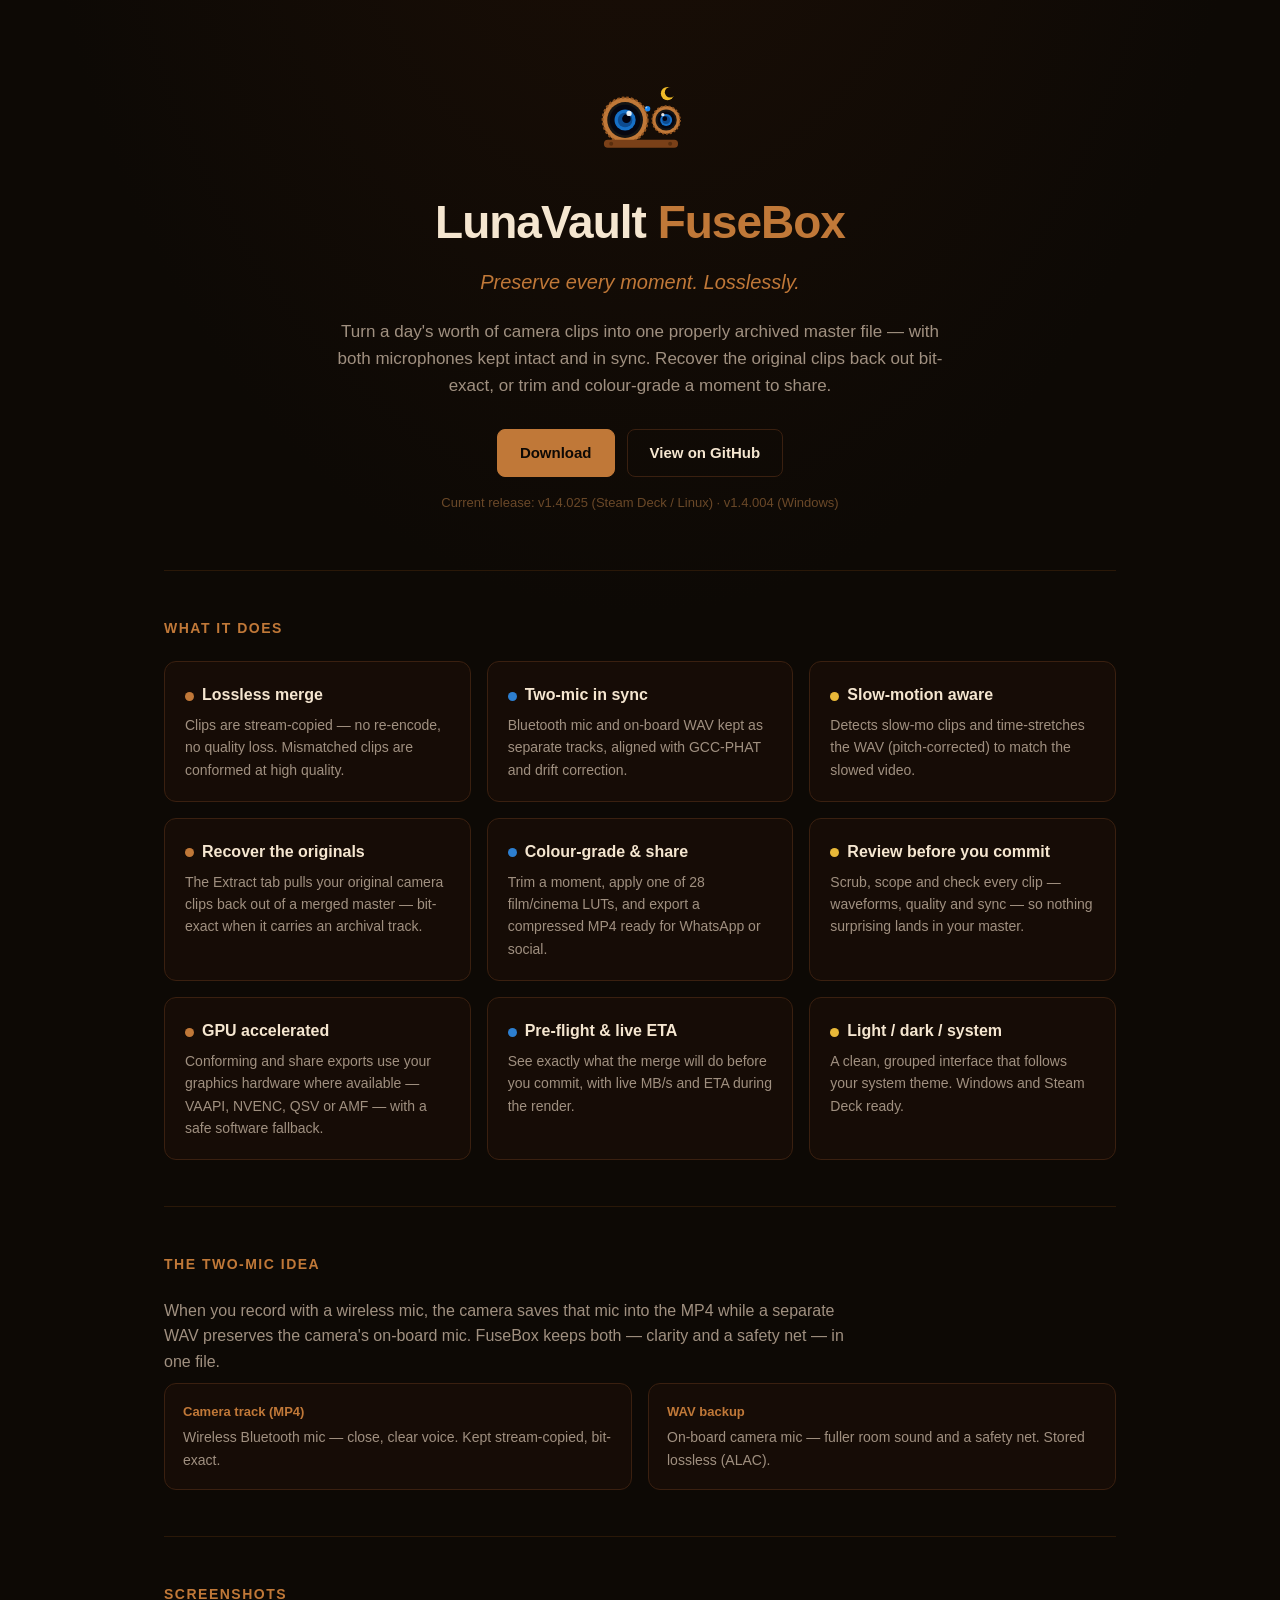
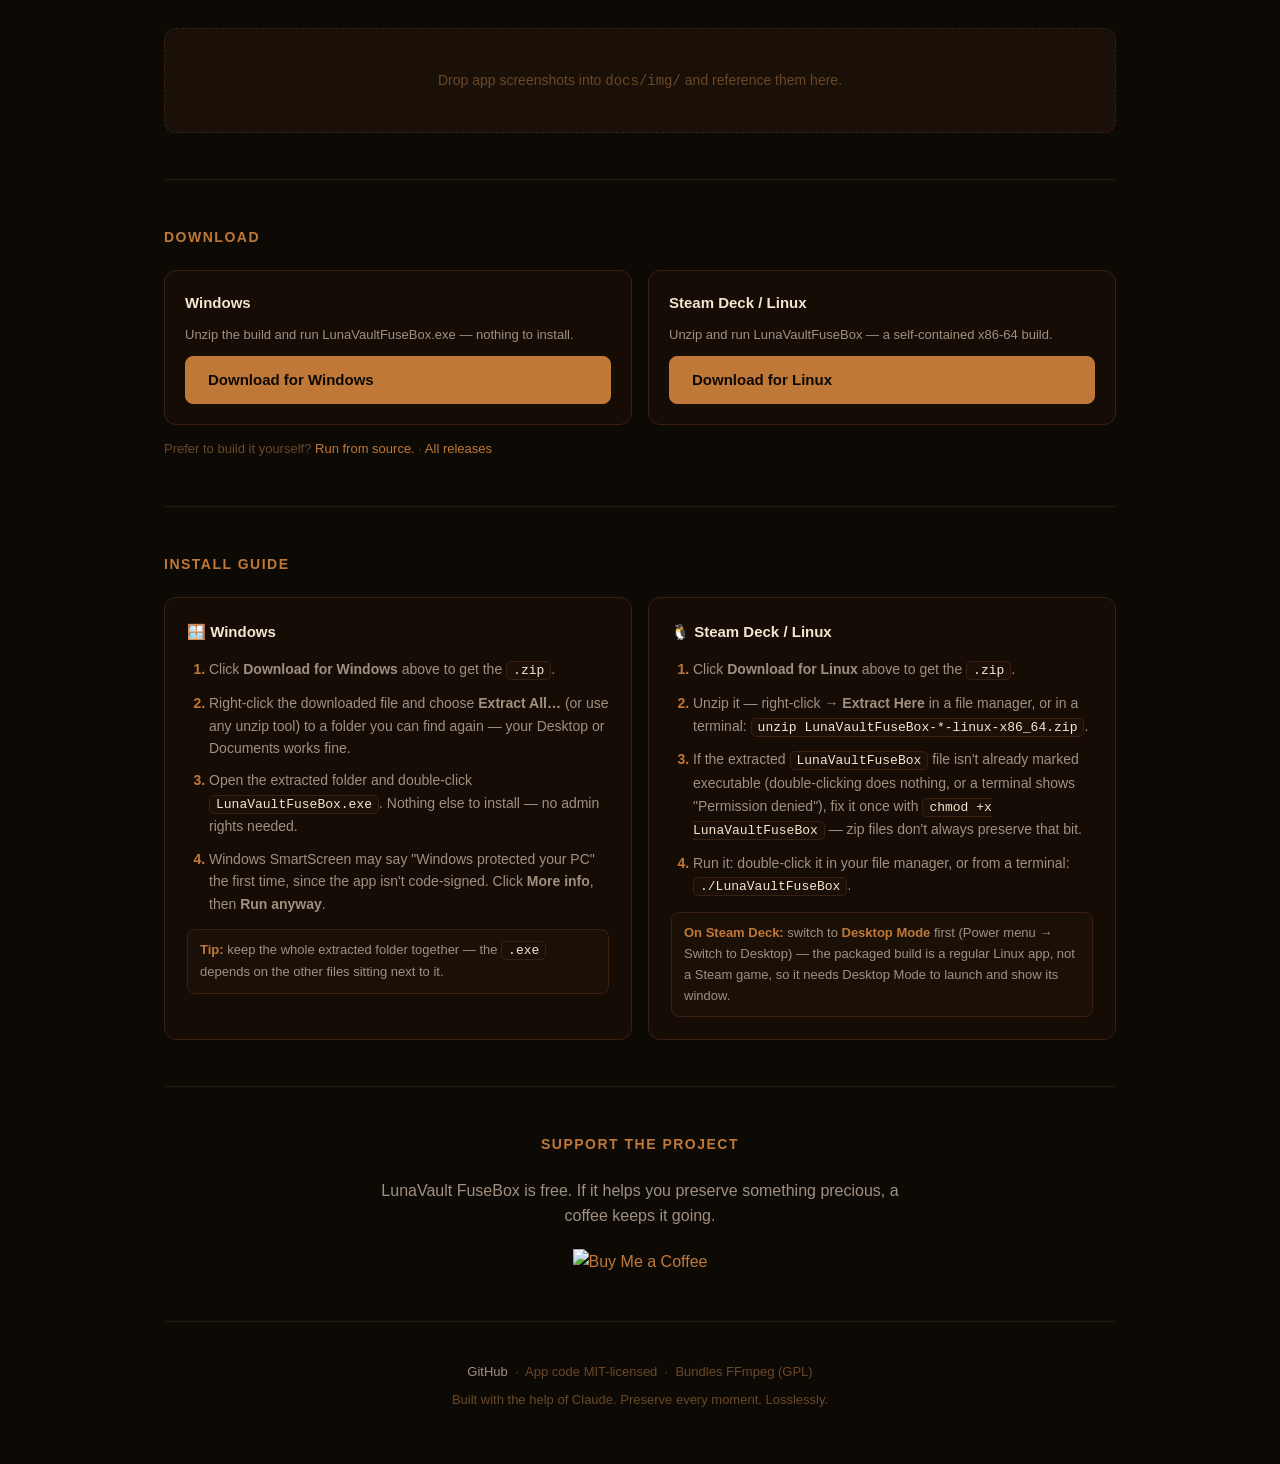
==== commit b59f15b4: "docs: point Linux download and banner at v1.4.025 Co-Authored-By: Claude Sonnet 5.5 <noreply@anthrop" ====
--- a/docs/index.html
+++ b/docs/index.html
@@ -100,7 +100,7 @@
       <a class="btn" href="https://github.com/LunaLab26/LunaVault-FuseBox/releases/latest">Download</a>
       <a class="btn ghost" href="https://github.com/LunaLab26/LunaVault-FuseBox">View on GitHub</a>
     </div>
-    <div style="margin-top:16px;font-size:13px;color:var(--dim)">Current release: v1.4.007 (Steam Deck / Linux) · v1.4.004 (Windows)</div>
+    <div style="margin-top:16px;font-size:13px;color:var(--dim)">Current release: v1.4.025 (Steam Deck / Linux) · v1.4.004 (Windows)</div>
   </header>
 
   <section>
@@ -136,7 +136,7 @@
     <h2>Download</h2>
     <div class="dl">
       <div class="card"><span class="plat">Windows</span><span class="note">Unzip the build and run LunaVaultFuseBox.exe — nothing to install.</span><a class="btn" href="https://github.com/LunaLab26/LunaVault-FuseBox/releases/download/v1.4.004/LunaVaultFuseBox-v1.4.004-win-x64-build047.zip">Download for Windows</a></div>
-      <div class="card"><span class="plat">Steam Deck / Linux</span><span class="note">Unzip and run LunaVaultFuseBox — a self-contained x86-64 build.</span><a class="btn" href="https://github.com/LunaLab26/LunaVault-FuseBox/releases/download/v1.4.007/LunaVaultFuseBox-v1.4.007-linux-x86_64.zip">Download for Linux</a></div>
+      <div class="card"><span class="plat">Steam Deck / Linux</span><span class="note">Unzip and run LunaVaultFuseBox — a self-contained x86-64 build.</span><a class="btn" href="https://github.com/LunaLab26/LunaVault-FuseBox/releases/download/v1.4.025/LunaVaultFuseBox-v1.4.025-linux-x86_64.zip">Download for Linux</a></div>
     </div>
     <p style="color:var(--dim);font-size:13px;margin-top:14px">Prefer to build it yourself? <a href="https://github.com/LunaLab26/LunaVault-FuseBox#run-from-source">Run from source.</a> · <a href="https://github.com/LunaLab26/LunaVault-FuseBox/releases/latest">All releases</a></p>
   </section>
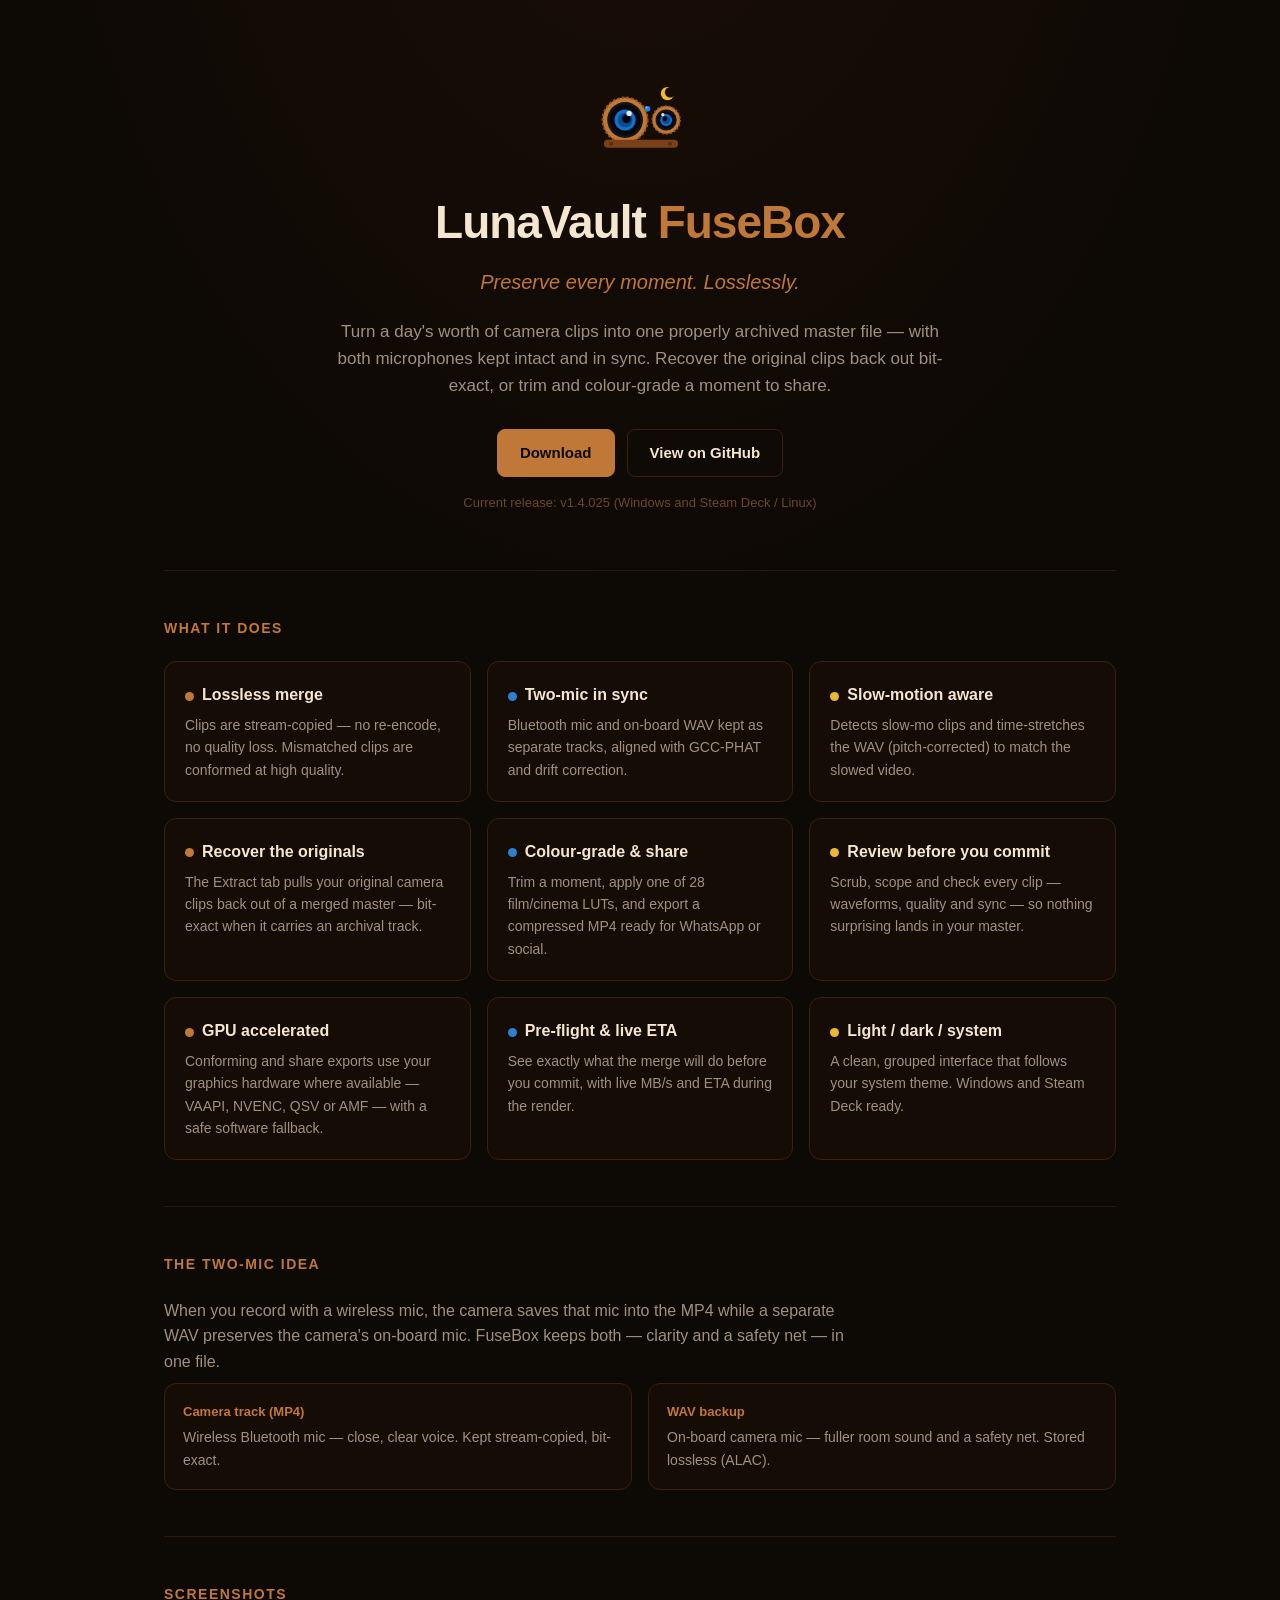
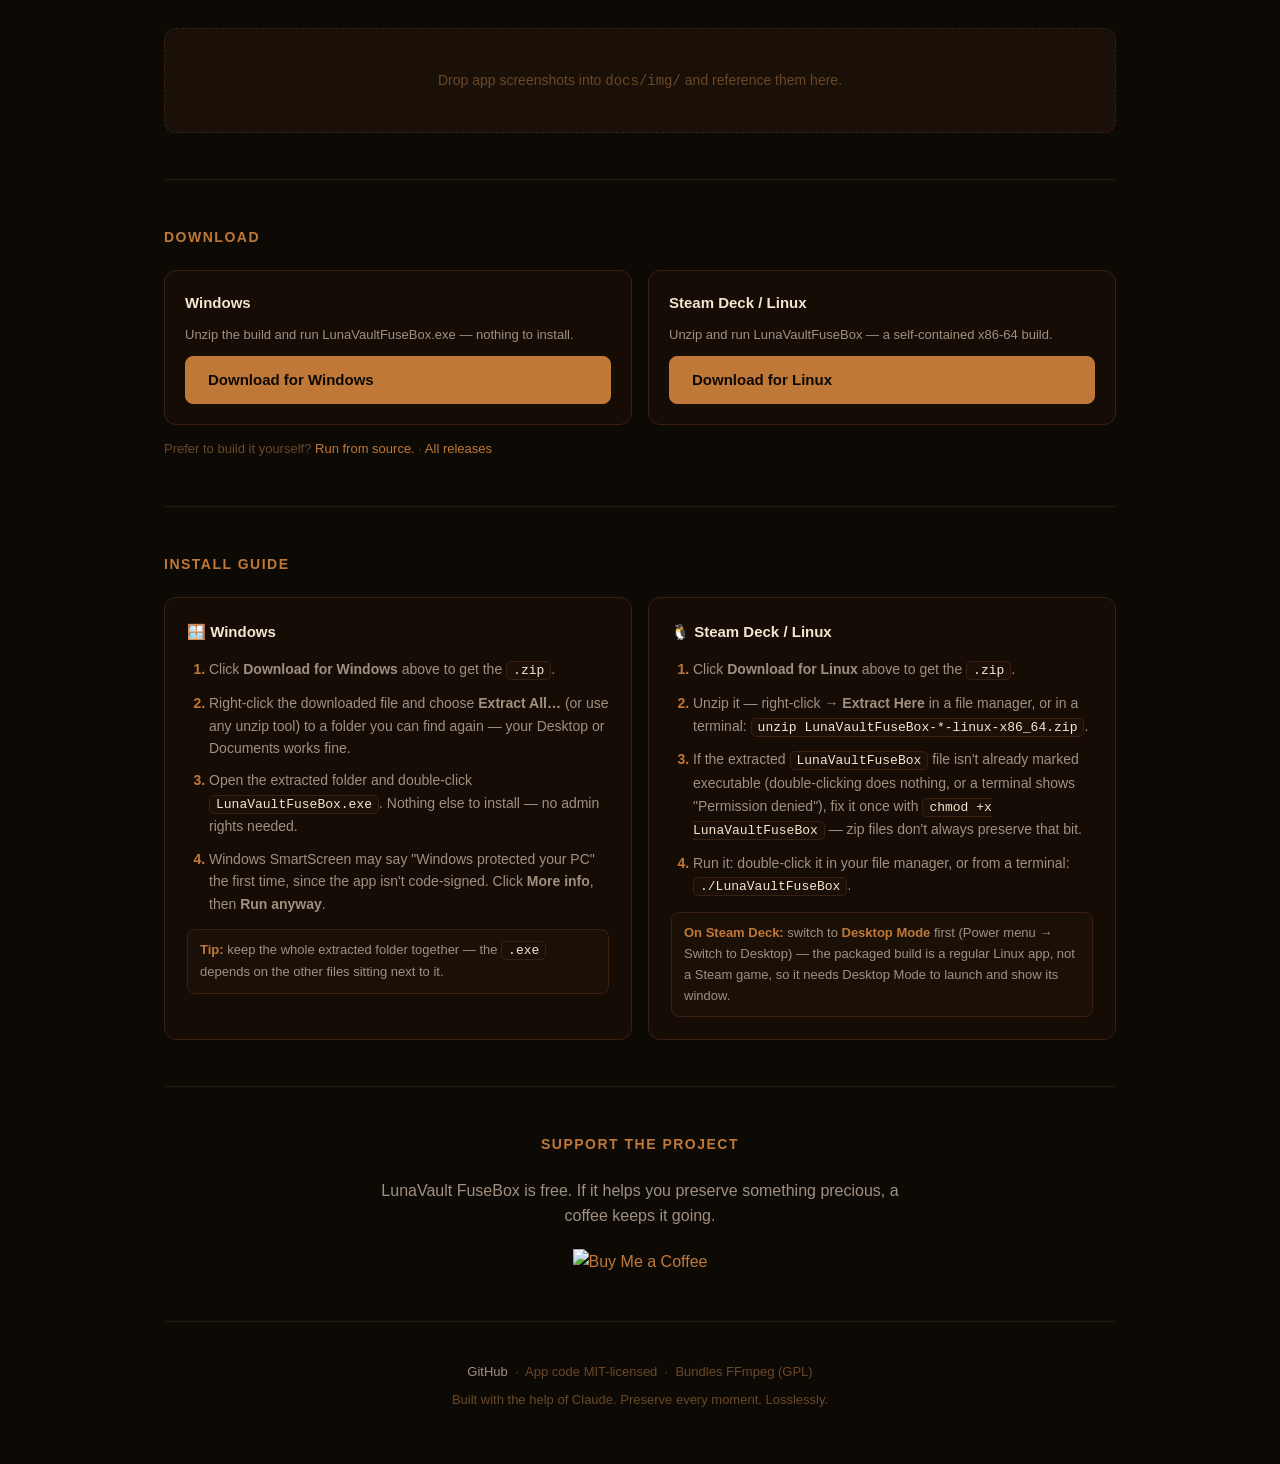
==== commit 2b1e7797: "docs: point Windows download and banner at v1.4.025 The Windows build (ffmpeg 7.1.1, sha256 d6b60c83" ====
--- a/docs/index.html
+++ b/docs/index.html
@@ -100,7 +100,7 @@
       <a class="btn" href="https://github.com/LunaLab26/LunaVault-FuseBox/releases/latest">Download</a>
       <a class="btn ghost" href="https://github.com/LunaLab26/LunaVault-FuseBox">View on GitHub</a>
     </div>
-    <div style="margin-top:16px;font-size:13px;color:var(--dim)">Current release: v1.4.025 (Steam Deck / Linux) · v1.4.004 (Windows)</div>
+    <div style="margin-top:16px;font-size:13px;color:var(--dim)">Current release: v1.4.025 (Windows and Steam Deck / Linux)</div>
   </header>
 
   <section>
@@ -135,7 +135,7 @@
   <section>
     <h2>Download</h2>
     <div class="dl">
-      <div class="card"><span class="plat">Windows</span><span class="note">Unzip the build and run LunaVaultFuseBox.exe — nothing to install.</span><a class="btn" href="https://github.com/LunaLab26/LunaVault-FuseBox/releases/download/v1.4.004/LunaVaultFuseBox-v1.4.004-win-x64-build047.zip">Download for Windows</a></div>
+      <div class="card"><span class="plat">Windows</span><span class="note">Unzip the build and run LunaVaultFuseBox.exe — nothing to install.</span><a class="btn" href="https://github.com/LunaLab26/LunaVault-FuseBox/releases/download/v1.4.025/LunaVaultFuseBox-v1.4.025-win-x64.zip">Download for Windows</a></div>
       <div class="card"><span class="plat">Steam Deck / Linux</span><span class="note">Unzip and run LunaVaultFuseBox — a self-contained x86-64 build.</span><a class="btn" href="https://github.com/LunaLab26/LunaVault-FuseBox/releases/download/v1.4.025/LunaVaultFuseBox-v1.4.025-linux-x86_64.zip">Download for Linux</a></div>
     </div>
     <p style="color:var(--dim);font-size:13px;margin-top:14px">Prefer to build it yourself? <a href="https://github.com/LunaLab26/LunaVault-FuseBox#run-from-source">Run from source.</a> · <a href="https://github.com/LunaLab26/LunaVault-FuseBox/releases/latest">All releases</a></p>
